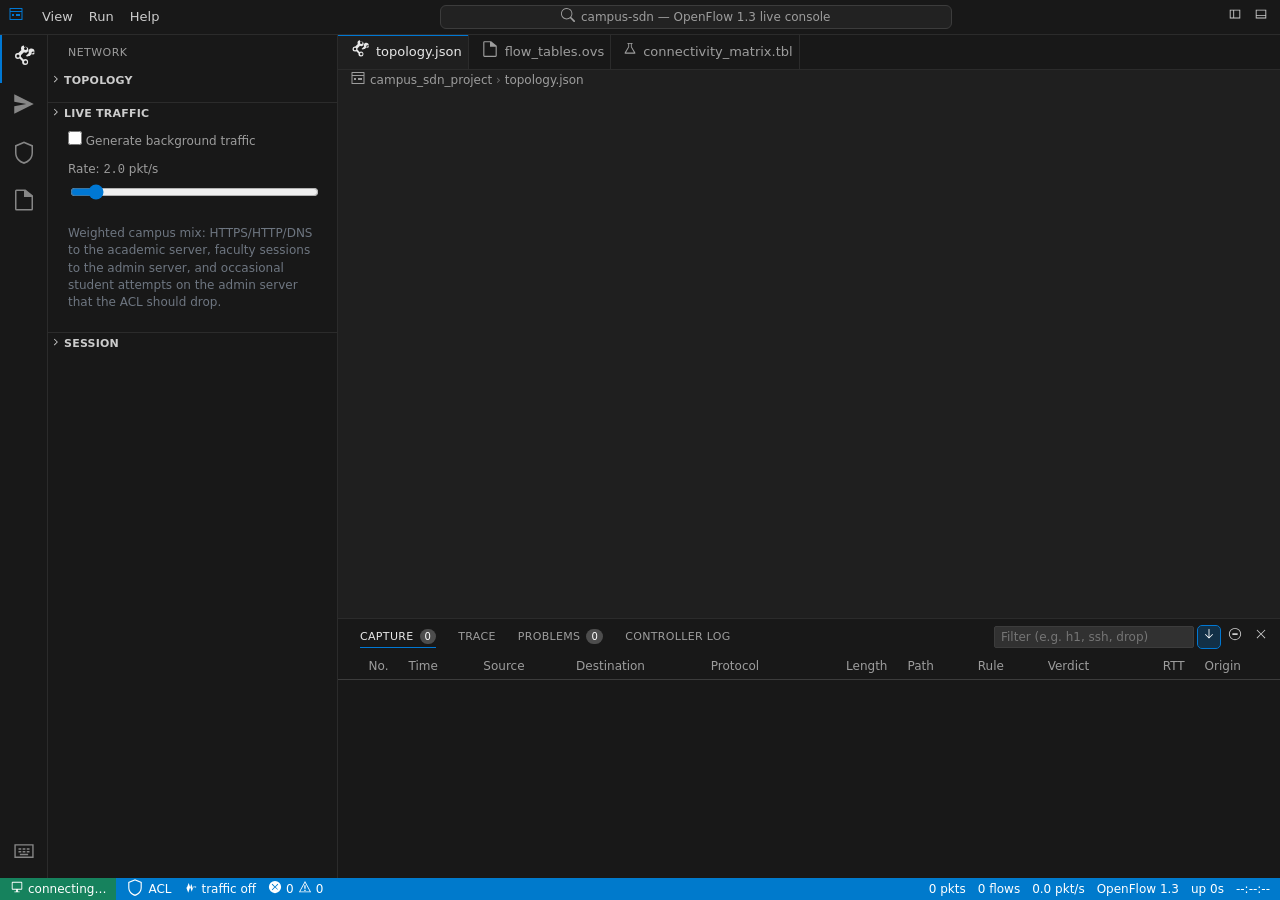
==== index.html @ 4d154a99 "fix(deploy): configure public/ directory and client-side topology hydration for Vercel static servin" ====
<!DOCTYPE html>
<html lang="en">
<head>
  <meta charset="UTF-8" />
  <meta name="viewport" content="width=device-width, initial-scale=1.0" />
  <title>campus-sdn — Live Console</title>
  <link rel="icon" href="data:image/svg+xml,%3Csvg xmlns='http://www.w3.org/2000/svg' viewBox='0 0 16 16'%3E%3Crect width='16' height='16' rx='3' fill='%230078d4'/%3E%3Cpath d='M4 5h8M4 8h8M4 11h5' stroke='white' stroke-width='1.4'/%3E%3C/svg%3E" />
  <link rel="stylesheet" href="style.css" />
</head>
<body>
<div class="workbench">

  <!-- Title bar -->
  <header class="titlebar">
    <div class="brand">
      <i data-icon="logo"></i>
    </div>
    <nav class="menu">
      <button data-cmd="palette">View</button>
      <button data-cmd="run.pingall">Run</button>
      <button data-cmd="help">Help</button>
    </nav>
    <div class="command-center" data-cmd="palette" title="Command Palette (Ctrl+Shift+P)">
      <i data-icon="search"></i><span>campus-sdn — OpenFlow 1.3 live console</span>
    </div>
    <div class="right">
      <button class="icon-btn" data-cmd="toggle.sidebar" title="Toggle Primary Side Bar (Ctrl+B)"><i data-icon="layout-side"></i></button>
      <button class="icon-btn" data-cmd="toggle.panel" title="Toggle Panel (Ctrl+J)"><i data-icon="layout-panel"></i></button>
    </div>
  </header>

  <div class="main">
    <!-- Activity bar -->
    <nav class="activitybar" id="activitybar">
      <button data-side="network" class="active" title="Network (Ctrl+Shift+E)"><i data-icon="network" data-size="24"></i></button>
      <button data-side="probe" title="Packet Probe"><i data-icon="send" data-size="24"></i></button>
      <button data-side="policy" title="Policy"><i data-icon="shield" data-size="24"></i><span class="badge hidden" id="policyBadge">!</span></button>
      <button data-side="files" title="Project Files"><i data-icon="files" data-size="24"></i></button>
      <div class="spacer"></div>
      <button data-cmd="help" title="Keyboard Shortcuts"><i data-icon="keyboard" data-size="22"></i></button>
    </nav>

    <!-- Side bar -->
    <aside class="sidebar" id="sidebar">
      <div class="sidebar-title"><span id="sideTitle">Network</span></div>
      <div class="sidebar-body">

        <!-- NETWORK -->
        <div class="side-view active" data-view="network">
          <section class="section">
            <div class="section-head"><span class="chev"><i data-icon="chevron"></i></span>Topology
              <span class="actions"><button class="icon-btn" data-cmd="open.topology" title="Open Topology"><i data-icon="go"></i></button></span>
            </div>
            <div class="section-body" id="treeTopology"></div>
          </section>
          <section class="section">
            <div class="section-head"><span class="chev"><i data-icon="chevron"></i></span>Live Traffic</div>
            <div class="section-body">
              <div class="form">
                <label class="check"><input type="checkbox" id="trafficToggle" /> Generate background traffic</label>
                <div>
                  <label for="trafficRate">Rate: <span id="trafficRateVal" class="mono">2.0</span> pkt/s</label>
                  <input type="range" id="trafficRate" min="0.5" max="20" step="0.5" value="2" />
                </div>
                <p class="hint">Weighted campus mix: HTTPS/HTTP/DNS to the academic server, faculty sessions to the admin server, and occasional student attempts on the admin server that the ACL should drop.</p>
              </div>
            </div>
          </section>
          <section class="section">
            <div class="section-head"><span class="chev"><i data-icon="chevron"></i></span>Session</div>
            <div class="section-body">
              <dl class="kv" id="sessionKv"></dl>
            </div>
          </section>
        </div>

        <!-- PROBE -->
        <div class="side-view" data-view="probe">
          <section class="section">
            <div class="section-head"><span class="chev"><i data-icon="chevron"></i></span>Send Packet</div>
            <div class="section-body">
              <form class="form" id="probeForm" autocomplete="off">
                <div class="row2">
                  <div><label for="pSrc">Source</label><select id="pSrc"></select></div>
                  <div><label for="pDst">Destination</label><select id="pDst"></select></div>
                </div>
                <div class="row2">
                  <div><label for="pProto">Protocol</label>
                    <select id="pProto">
                      <option value="ICMP">ICMP echo</option>
                      <option value="HTTP">TCP 80 (HTTP)</option>
                      <option value="HTTPS">TCP 443 (HTTPS)</option>
                      <option value="SSH">TCP 22 (SSH)</option>
                      <option value="DNS">UDP 53 (DNS)</option>
                      <option value="ARP">ARP request</option>
                    </select>
                  </div>
                  <div><label for="pCount">Count</label><input type="number" id="pCount" min="1" max="100" value="4" /></div>
                </div>
                <button class="btn block" type="submit"><i data-icon="send"></i>Send</button>
                <p class="hint">Tip: click a node in the topology to set the source; Alt+click (or right-click) sets the destination.</p>
              </form>
            </div>
          </section>
          <section class="section">
            <div class="section-head"><span class="chev"><i data-icon="chevron"></i></span>Scenarios</div>
            <div class="section-body" id="scenarioList"></div>
          </section>
          <section class="section">
            <div class="section-head"><span class="chev"><i data-icon="chevron"></i></span>Test Runs</div>
            <div class="section-body">
              <div class="form">
                <button class="btn secondary block" data-cmd="run.pingall"><i data-icon="play"></i>Run pingall (30 pairs)</button>
                <button class="btn secondary block" data-cmd="run.suite"><i data-icon="beaker"></i>Run policy probes (14)</button>
              </div>
            </div>
          </section>
        </div>

        <!-- POLICY -->
        <div class="side-view" data-view="policy">
          <section class="section">
            <div class="section-head"><span class="chev"><i data-icon="chevron"></i></span>Enforcement</div>
            <div class="section-body">
              <div class="form">
                <label class="check"><input type="checkbox" id="aclToggle" checked /> Enforce student → admin ACL</label>
                <p class="hint">Unchecking removes the priority-200 DROP entries from s1, s2 and s3 so you can compare behaviour. Re-checking reinstalls them and flushes any reactive flows for those pairs.</p>
              </div>
            </div>
          </section>
          <section class="section">
            <div class="section-head"><span class="chev"><i data-icon="chevron"></i></span>Rules (table 0)</div>
            <div class="section-body" id="ruleList"></div>
          </section>
          <section class="section">
            <div class="section-head"><span class="chev"><i data-icon="chevron"></i></span>Roles</div>
            <div class="section-body" id="roleList"></div>
          </section>
        </div>

        <!-- FILES -->
        <div class="side-view" data-view="files">
          <section class="section">
            <div class="section-head"><span class="chev"><i data-icon="chevron"></i></span>campus_sdn_project</div>
            <div class="section-body" id="fileTree"></div>
          </section>
        </div>
      </div>
    </aside>

    <!-- Editor + panel -->
    <div class="editor-col">
      <div class="editor-group">
        <div class="tabs" id="tabs"></div>
        <div class="breadcrumbs" id="breadcrumbs"></div>
        <div class="editor-body" id="editorBody">

          <!-- Topology -->
          <div class="editor-pane" data-pane="topology">
            <div class="topo-wrap">
              <div>
                <div class="topo-toolbar">
                  <div class="legend">
                    <span><span class="dot" style="background:var(--student)"></span>Student</span>
                    <span><span class="dot" style="background:var(--faculty)"></span>Faculty</span>
                    <span><span class="dot" style="background:var(--srv-acad)"></span>Academic server</span>
                    <span><span class="dot" style="background:var(--srv-admin)"></span>Admin server</span>
                    <span><span class="dot" style="background:var(--switch)"></span>OpenFlow switch</span>
                  </div>
                  <div class="right">
                    <span class="mono dim">10.0.0.0/24</span>
                    <button class="icon-btn" id="animToggle" title="Toggle packet animation"><i data-icon="pulse"></i></button>
                  </div>
                </div>
                <svg id="topo" viewBox="0 0 900 420" preserveAspectRatio="xMidYMid meet"></svg>
              </div>
              <div class="overview">
                <div>
                  <h3>Counters</h3>
                  <div class="stat-grid" id="statGrid"></div>
                </div>
                <div>
                  <h3>Packets / second <span class="mono dim" style="text-transform:none">last 60 s</span>
                    <span class="legend"><span><span class="dot" style="background:var(--ok-strong)"></span> permitted</span><span><span class="dot" style="background:var(--err-strong)"></span> dropped</span></span>
                  </h3>
                  <canvas id="rateChart"></canvas>
                </div>
              </div>
            </div>
          </div>

          <!-- Flow tables -->
          <div class="editor-pane" data-pane="flows">
            <div class="pane-toolbar">
              <div class="seg" id="flowSwitchSeg">
                <button data-sw="all" class="active">All</button>
                <button data-sw="s1">s1</button>
                <button data-sw="s2">s2</button>
                <button data-sw="s3">s3</button>
              </div>
              <div class="seg" id="flowModeSeg">
                <button data-mode="table" class="active">Table</button>
                <button data-mode="dump">dump-flows</button>
              </div>
              <label class="check" style="font-size:12px"><input type="checkbox" id="flowReactiveOnly" /> Reactive only</label>
              <div class="right">
                <span class="title" id="flowSummary"></span>
                <button class="icon-btn" id="copyDump" title="Copy dump-flows output"><i data-icon="copy"></i></button>
              </div>
            </div>
            <div id="flowTableView">
              <table class="grid-table">
                <thead><tr>
                  <th>switch</th><th class="num">cookie</th><th class="num">priority</th><th>rule</th><th>match</th><th>actions</th>
                  <th class="num">n_packets</th><th class="num">n_bytes</th><th class="num">duration</th><th class="num">idle</th>
                </tr></thead>
                <tbody id="flowBody"></tbody>
              </table>
            </div>
            <pre class="dump hidden" id="flowDump"></pre>
          </div>

          <!-- Connectivity -->
          <div class="editor-pane" data-pane="matrix">
            <div class="pane-toolbar">
              <span class="title">Connectivity tests run against the live switches (counters and flow tables are updated).</span>
              <div class="right">
                <button class="btn secondary" data-cmd="run.suite"><i data-icon="beaker"></i>Run probes</button>
                <button class="btn" data-cmd="run.pingall"><i data-icon="play"></i>Run pingall</button>
              </div>
            </div>
            <div class="matrix-wrap">
              <div>
                <div class="block-title">pingall <span class="dim mono" id="matrixTime"></span></div>
                <div id="matrixHost"><div class="empty">No results yet. Run pingall to fill the 6 × 6 matrix.</div></div>
              </div>
              <div>
                <div class="block-title">Role-based probes <span class="dim mono" id="suiteTime"></span><span id="suiteResult"></span></div>
                <div id="suiteHost"><div class="empty">No results yet. Run the probes to check all 14 policy cases.</div></div>
              </div>
            </div>
          </div>

          <!-- Source files are added dynamically as editor-pane[data-pane="file:..."] -->

          <div class="offline-banner hidden" id="offline">
            <div class="box">
              <h2>Not connected to the controller service</h2>
              <p class="muted">This console needs the local server for live data. From the project folder run:</p>
              <p><code>python server.py</code></p>
              <p class="muted">then open <code>http://127.0.0.1:8080</code>. Retrying automatically…</p>
            </div>
          </div>
        </div>
      </div>

      <div class="sash" id="sash"></div>
      <section class="panel" id="panel">
        <div class="panel-head">
          <button class="panel-tab active" data-ptab="capture">Capture <span class="count" id="capCount">0</span></button>
          <button class="panel-tab" data-ptab="trace">Trace</button>
          <button class="panel-tab" data-ptab="problems">Problems <span class="count" id="probCount">0</span></button>
          <button class="panel-tab" data-ptab="log">Controller Log</button>
          <div class="tools">
            <input type="text" class="filter" id="capFilter" placeholder="Filter (e.g. h1, ssh, drop)" />
            <button class="icon-btn on" id="autoScroll" title="Follow new packets"><i data-icon="follow"></i></button>
            <button class="icon-btn" id="panelClear" title="Clear"><i data-icon="clear"></i></button>
            <button class="icon-btn" data-cmd="toggle.panel" title="Hide Panel"><i data-icon="close"></i></button>
          </div>
        </div>
        <div class="panel-body" id="panelBody">
          <div class="panel-view active" data-pview="capture">
            <table class="grid-table" id="capture">
              <thead><tr>
                <th class="num">No.</th><th>Time</th><th>Source</th><th>Destination</th><th>Protocol</th><th class="num">Length</th>
                <th>Path</th><th>Rule</th><th>Verdict</th><th class="num">RTT</th><th>Origin</th>
              </tr></thead>
              <tbody id="capBody"></tbody>
            </table>
          </div>
          <div class="panel-view" data-pview="trace"><div class="trace" id="trace"><div class="empty">Select a packet in Capture to see its hop-by-hop pipeline trace.</div></div></div>
          <div class="panel-view" data-pview="problems"><div id="problems"><div class="empty">No policy violations detected.</div></div></div>
          <div class="panel-view" data-pview="log"><div class="log" id="log"></div></div>
        </div>
      </section>
    </div>
  </div>

  <!-- Status bar -->
  <footer class="statusbar" id="statusbar">
    <span class="item remote" id="sbConn" title="Connection to server.py"><i data-icon="remote"></i><span>connecting…</span></span>
    <span class="item click" id="sbAcl" title="Toggle ACL enforcement"><i data-icon="shield"></i><span>ACL</span></span>
    <span class="item click" id="sbTraffic" title="Toggle background traffic"><i data-icon="pulse"></i><span>traffic off</span></span>
    <span class="item click" id="sbProblems" title="Show problems"><i data-icon="error"></i><span id="sbDrops">0</span><i data-icon="warning"></i><span id="sbPin">0</span></span>
    <span class="spacer"></span>
    <span class="item" id="sbPkts">0 pkts</span>
    <span class="item" id="sbFlows">0 flows</span>
    <span class="item" id="sbRate">0.0 pkt/s</span>
    <span class="item">OpenFlow 1.3</span>
    <span class="item" id="sbUptime">up 0s</span>
    <span class="item" id="sbClock">--:--:--</span>
  </footer>
</div>

<div class="toasts" id="toasts"></div>
<script src="app.js"></script>
</body>
</html>
---- style.css ----
/* Campus SDN console - VS Code "Dark Modern" inspired theme. No external assets. */
:root {
  --bg: #1f1f1f;
  --bg-side: #181818;
  --bg-title: #181818;
  --bg-input: #313131;
  --bg-hover: #2a2d2e;
  --bg-active: #37373d;
  --bg-select: #04395e;
  --border: #2b2b2b;
  --border-strong: #3c3c3c;
  --fg: #cccccc;
  --fg-strong: #e7e7e7;
  --fg-muted: #9d9d9d;
  --fg-dim: #6e7681;
  --accent: #0078d4;
  --accent-hover: #026ec1;
  --focus: #0078d4;
  --status: #007acc;
  --status-off: #c4471b;
  --ok: #89d185;
  --ok-strong: #4ec9b0;
  --err: #f48771;
  --err-strong: #f14c4c;
  --warn: #cca700;
  --info: #3794ff;
  --student: #4fc1ff;
  --faculty: #dcdcaa;
  --srv-acad: #4ec9b0;
  --srv-admin: #f48771;
  --switch: #c586c0;
  --font-ui: "Segoe UI", -apple-system, BlinkMacSystemFont, system-ui, Ubuntu, "Droid Sans", sans-serif;
  --font-mono: "Cascadia Code", "Cascadia Mono", Consolas, "SF Mono", Menlo, "Courier New", monospace;
  --panel-h: 260px;
  --side-w: 290px;
}

* { box-sizing: border-box; }
html, body { height: 100%; margin: 0; }
body {
  background: var(--bg);
  color: var(--fg);
  font: 13px/1.4 var(--font-ui);
  overflow: hidden;
  -webkit-font-smoothing: antialiased;
}
button, input, select { font: inherit; color: inherit; }
.mono { font-family: var(--font-mono); font-size: 12px; font-variant-numeric: tabular-nums; }
.muted { color: var(--fg-muted); }
.dim { color: var(--fg-dim); }
.ok { color: var(--ok); }
.err { color: var(--err); }
.warn { color: var(--warn); }
.hidden { display: none !important; }

::-webkit-scrollbar { width: 10px; height: 10px; }
::-webkit-scrollbar-thumb { background: rgba(121,121,121,.4); }
::-webkit-scrollbar-thumb:hover { background: rgba(100,100,100,.7); }
::-webkit-scrollbar-track, ::-webkit-scrollbar-corner { background: transparent; }

/* ---------------------------------------------------------------- shell */
.workbench {
  display: grid;
  grid-template-rows: 35px 1fr 22px;
  height: 100vh;
}
.titlebar {
  background: var(--bg-title);
  border-bottom: 1px solid var(--border);
  display: flex; align-items: center;
  padding: 0 8px; gap: 10px;
  user-select: none;
}
.titlebar .brand { display: flex; align-items: center; gap: 8px; color: var(--fg); }
.titlebar .brand svg { color: var(--accent); }
.titlebar .menu { display: flex; }
.titlebar .menu button {
  background: none; border: 0; padding: 3px 8px; border-radius: 4px; cursor: pointer; color: var(--fg);
}
.titlebar .menu button:hover { background: var(--bg-hover); }
.command-center {
  margin: 0 auto;
  width: min(520px, 40vw);
  height: 24px;
  border: 1px solid var(--border-strong);
  background: #222;
  border-radius: 6px;
  display: flex; align-items: center; justify-content: center; gap: 6px;
  color: var(--fg-muted); cursor: pointer; font-size: 12px;
}
.command-center:hover { background: #2a2a2a; border-color: #464646; }
.titlebar .right { display: flex; align-items: center; gap: 4px; }

.main { display: flex; min-height: 0; }

.activitybar {
  width: 48px; flex: none;
  background: var(--bg-side);
  border-right: 1px solid var(--border);
  display: flex; flex-direction: column; align-items: center;
}
.activitybar button {
  width: 48px; height: 48px; border: 0; background: none; cursor: pointer;
  color: #868686; display: grid; place-items: center; position: relative;
}
.activitybar button:hover { color: var(--fg-strong); }
.activitybar button.active { color: var(--fg-strong); }
.activitybar button.active::before {
  content: ""; position: absolute; left: 0; top: 0; bottom: 0; width: 2px; background: var(--accent);
}
.activitybar .badge {
  position: absolute; right: 6px; bottom: 8px;
  min-width: 16px; height: 16px; padding: 0 4px; border-radius: 8px;
  background: var(--accent); color: #fff; font-size: 9px; line-height: 16px; text-align: center;
}
.activitybar .spacer { flex: 1; }

.sidebar {
  width: var(--side-w); flex: none;
  background: var(--bg-side);
  border-right: 1px solid var(--border);
  display: flex; flex-direction: column; min-height: 0;
}
.sidebar.collapsed { display: none; }
.sidebar-title {
  height: 35px; flex: none; display: flex; align-items: center; justify-content: space-between;
  padding: 0 12px 0 20px; font-size: 11px; letter-spacing: .04em; text-transform: uppercase; color: var(--fg-muted);
}
.sidebar-body { overflow: auto; flex: 1; }
.side-view { display: none; }
.side-view.active { display: block; }

.section { border-top: 1px solid var(--border); }
.section:first-child { border-top: 0; }
.section-head {
  height: 22px; display: flex; align-items: center; gap: 2px; padding: 0 8px 0 2px;
  font-size: 11px; font-weight: 700; text-transform: uppercase; letter-spacing: .02em;
  cursor: pointer; user-select: none; color: var(--fg);
}
.section-head:hover { background: var(--bg-hover); }
.section-head .chev { transition: transform .1s; display: inline-flex; }
.section.closed .chev { transform: rotate(-90deg); }
.section.closed .section-body { display: none; }
.section-head .actions { margin-left: auto; display: flex; gap: 2px; opacity: 0; }
.section-head:hover .actions, .section:focus-within .actions { opacity: 1; }
.section-body { padding: 2px 0 8px; }

/* tree */
.tree-row {
  height: 22px; display: flex; align-items: center; gap: 6px; cursor: pointer;
  padding-right: 8px; white-space: nowrap; overflow: hidden;
}
.tree-row:hover { background: var(--bg-hover); }
.tree-row.selected { background: var(--bg-select); outline: 1px solid var(--focus); outline-offset: -1px; }
.tree-row .label { overflow: hidden; text-overflow: ellipsis; }
.tree-row .desc { color: var(--fg-dim); font-size: 12px; margin-left: 2px; overflow: hidden; text-overflow: ellipsis; }
.tree-row .count { margin-left: auto; color: var(--fg-muted); font-family: var(--font-mono); font-size: 11px; }
.tree-row .tag {
  font-size: 10px; padding: 0 5px; border-radius: 9px; background: #2c2c2c; color: var(--fg-muted); margin-left: auto;
}
.ic { width: 16px; height: 16px; flex: none; display: inline-grid; place-items: center; }
.dot { width: 8px; height: 8px; border-radius: 50%; display: inline-block; flex: none; }

/* forms */
.form { padding: 4px 20px 0 20px; display: grid; gap: 8px; }
.form label { display: block; font-size: 12px; color: var(--fg-muted); margin-bottom: 3px; }
.form .row2 { display: grid; grid-template-columns: 1fr 1fr; gap: 8px; }
select, input[type=text], input[type=number] {
  width: 100%; height: 26px; background: var(--bg-input); border: 1px solid var(--border-strong);
  border-radius: 2px; padding: 0 6px; color: var(--fg); outline: none;
}
select:focus, input:focus { border-color: var(--focus); }
input[type=range] { width: 100%; accent-color: var(--accent); }
.btn {
  height: 26px; padding: 0 12px; border-radius: 2px; border: 1px solid transparent;
  background: var(--accent); color: #fff; cursor: pointer; white-space: nowrap;
  display: inline-flex; align-items: center; justify-content: center; gap: 6px;
}
.btn:hover { background: var(--accent-hover); }
.btn:focus-visible { outline: 1px solid var(--focus); outline-offset: 2px; }
.btn.secondary { background: #313131; color: var(--fg); border-color: var(--border-strong); }
.btn.secondary:hover { background: #3c3c3c; }
.btn.block { width: 100%; }
.btn:disabled { opacity: .5; cursor: default; }
.icon-btn {
  width: 22px; height: 22px; border: 0; border-radius: 4px; background: none; cursor: pointer;
  color: var(--fg); display: inline-grid; place-items: center; padding: 0;
}
.icon-btn:hover { background: rgba(90,93,94,.31); }
.icon-btn.on { background: rgba(0,120,212,.25); color: #fff; outline: 1px solid var(--accent); }
.check { display: flex; align-items: center; gap: 8px; cursor: pointer; font-size: 13px; }
.check input { accent-color: var(--accent); width: 14px; height: 14px; margin: 0; }
.hint { font-size: 12px; color: var(--fg-dim); line-height: 1.45; }
.kv { display: grid; grid-template-columns: auto 1fr; gap: 2px 12px; padding: 4px 20px; font-size: 12px; }
.kv dt { color: var(--fg-muted); }
.kv dd { margin: 0; text-align: right; font-family: var(--font-mono); font-size: 12px; }

/* ---------------------------------------------------------------- editor */
.editor-col { flex: 1; min-width: 0; display: flex; flex-direction: column; }
.editor-group { flex: 1; min-height: 0; display: flex; flex-direction: column; }
.tabs {
  height: 35px; flex: none; display: flex; background: var(--bg-side);
  border-bottom: 1px solid var(--border); overflow-x: auto; overflow-y: hidden;
}
.tabs::-webkit-scrollbar { height: 3px; }
.tab {
  display: flex; align-items: center; gap: 6px; padding: 0 6px 0 12px; height: 100%;
  border-right: 1px solid var(--border); color: var(--fg-muted); cursor: pointer;
  white-space: nowrap; position: relative; background: var(--bg-side); min-width: 0;
}
.tab:hover { background: #1f1f1f; }
.tab.active { background: var(--bg); color: var(--fg-strong); }
.tab.active::before { content: ""; position: absolute; left: 0; right: 0; top: 0; height: 1px; background: var(--accent); }
.tab.active::after { content: ""; position: absolute; left: 0; right: 0; bottom: -1px; height: 1px; background: var(--bg); }
.tab .close { width: 20px; height: 20px; visibility: hidden; }
.tab.active .close, .tab:hover .close { visibility: visible; }
.tab .pin { width: 20px; }
.breadcrumbs {
  height: 22px; flex: none; display: flex; align-items: center; gap: 4px; padding: 0 12px;
  color: var(--fg-muted); font-size: 12px; background: var(--bg); border-bottom: 1px solid transparent;
}
.breadcrumbs .sep { opacity: .6; }
.editor-body { flex: 1; min-height: 0; overflow: auto; background: var(--bg); position: relative; }
.editor-pane { display: none; height: 100%; }
.editor-pane.active { display: block; }

/* topology */
.topo-wrap { display: grid; grid-template-rows: auto auto; min-height: 100%; }
.topo-toolbar {
  display: flex; align-items: center; gap: 16px; padding: 8px 16px; font-size: 12px; color: var(--fg-muted);
  border-bottom: 1px solid var(--border);
}
.topo-toolbar .legend { display: flex; gap: 14px; flex-wrap: wrap; }
.topo-toolbar .legend span { display: inline-flex; align-items: center; gap: 6px; }
.topo-toolbar .right { margin-left: auto; display: flex; gap: 6px; align-items: center; }
#topo { display: block; width: 100%; max-height: 62vh; min-height: 300px; }
#topo text { font-family: var(--font-ui); }
#topo .mono-t { font-family: var(--font-mono); }
#topo .link { stroke: #3c3c3c; stroke-width: 2; transition: stroke .25s; }
#topo .link.trunk { stroke-width: 3; }
#topo .link.ok { stroke: var(--ok-strong); }
#topo .link.drop { stroke: var(--err-strong); }
#topo .ctrl { stroke: #4a4a4a; stroke-width: 1; stroke-dasharray: 4 4; }
#topo .ctrl.active { stroke: var(--info); animation: dash .6s linear infinite; }
@keyframes dash { to { stroke-dashoffset: -16; } }
#topo .node rect.box { fill: #252526; stroke: #3c3c3c; stroke-width: 1; transition: stroke .2s; }
#topo .node:hover rect.box { stroke: #6b6b6b; }
#topo .node.sel-src rect.box { stroke: var(--student); stroke-width: 1.5; }
#topo .node.sel-dst rect.box { stroke: var(--fg-strong); stroke-width: 1.5; stroke-dasharray: 3 2; }
#topo .node.flash-ok rect.box { stroke: var(--ok-strong); }
#topo .node.flash-drop rect.box { stroke: var(--err-strong); }
#topo .node { cursor: pointer; }
#topo .port { fill: var(--fg-dim); font-size: 10px; font-family: var(--font-mono); }
#topo .zone { fill: none; stroke: #2e2e2e; stroke-dasharray: 2 4; }
#topo .zone-label { fill: var(--fg-dim); font-size: 10px; letter-spacing: .08em; text-transform: uppercase; }

.overview {
  display: grid; grid-template-columns: minmax(280px, 1fr) minmax(320px, 1.4fr); gap: 0;
  border-top: 1px solid var(--border);
}
.overview > div { padding: 12px 16px; }
.overview > div + div { border-left: 1px solid var(--border); }
.overview h3 {
  margin: 0 0 8px; font-size: 11px; font-weight: 600; text-transform: uppercase; letter-spacing: .04em; color: var(--fg-muted);
  display: flex; align-items: center; gap: 12px;
}
.overview h3 .legend { margin-left: auto; text-transform: none; letter-spacing: 0; font-weight: 400; display: flex; gap: 12px; }
.stat-grid { display: grid; grid-template-columns: repeat(3, 1fr); gap: 10px 16px; }
.stat .v { font-family: var(--font-mono); font-size: 18px; color: var(--fg-strong); line-height: 1.2; }
.stat .k { font-size: 11px; color: var(--fg-muted); }
#rateChart { width: 100%; height: 120px; display: block; }

/* tables */
.grid-table { width: 100%; border-collapse: collapse; font-family: var(--font-mono); font-size: 12px; }
.grid-table th {
  position: sticky; top: 0; z-index: 1; background: var(--bg); text-align: left; font-weight: 400;
  color: var(--fg-muted); padding: 4px 10px; border-bottom: 1px solid var(--border-strong); white-space: nowrap;
  font-family: var(--font-ui);
}
.grid-table td { padding: 3px 10px; border-bottom: 1px solid #262626; white-space: nowrap; }
.grid-table tr:hover td { background: var(--bg-hover); }
.grid-table tr.selected td { background: var(--bg-select); }
.grid-table td.num, .grid-table th.num { text-align: right; }
.grid-table td.wrap { white-space: normal; word-break: break-all; }
.grid-table tr.flash td { animation: rowflash 1s ease-out; }
@keyframes rowflash { from { background: rgba(0,120,212,.28); } to { background: transparent; } }
.pill {
  display: inline-block; padding: 0 6px; border-radius: 3px; font-size: 11px; line-height: 17px;
  background: #2c2c2c; color: var(--fg);
}
.pill.ok { background: rgba(78,201,176,.14); color: var(--ok-strong); }
.pill.err { background: rgba(241,76,76,.14); color: var(--err); }
.pill.warn { background: rgba(204,167,0,.16); color: var(--warn); }
.pill.info { background: rgba(55,148,255,.14); color: var(--info); }

.pane-toolbar {
  display: flex; align-items: center; gap: 8px; padding: 6px 16px; border-bottom: 1px solid var(--border);
  position: sticky; top: 0; background: var(--bg); z-index: 2; flex-wrap: wrap;
}
.pane-toolbar .title { font-size: 12px; color: var(--fg-muted); }
.pane-toolbar .right { margin-left: auto; display: flex; gap: 6px; align-items: center; }
.seg { display: inline-flex; border: 1px solid var(--border-strong); border-radius: 3px; overflow: hidden; }
.seg button { border: 0; background: transparent; padding: 2px 10px; cursor: pointer; color: var(--fg-muted); font-size: 12px; }
.seg button + button { border-left: 1px solid var(--border-strong); }
.seg button.active { background: var(--bg-active); color: var(--fg-strong); }
.seg button:hover:not(.active) { background: var(--bg-hover); }

pre.dump { margin: 0; padding: 12px 16px; font-family: var(--font-mono); font-size: 12px; line-height: 1.6; color: var(--fg); white-space: pre; }
pre.dump .c { color: #6a9955; }
pre.dump .k { color: #569cd6; }
pre.dump .n { color: #b5cea8; }
pre.dump .d { color: var(--err); }
pre.dump .a { color: #4ec9b0; }

/* matrix */
.matrix-wrap { padding: 16px; display: grid; gap: 20px; grid-template-columns: minmax(0, 1.2fr) minmax(0, 1fr); align-items: start; }
.matrix { border-collapse: collapse; font-family: var(--font-mono); font-size: 12px; }
.matrix th, .matrix td { border: 1px solid var(--border-strong); padding: 6px 10px; text-align: center; min-width: 84px; }
.matrix th { color: var(--fg-muted); font-weight: 400; font-family: var(--font-ui); background: #232323; }
.matrix th.rowh { text-align: left; }
.matrix td.self { color: var(--fg-dim); background: #1a1a1a; }
.matrix td.permit { color: var(--ok-strong); }
.matrix td.drop { color: var(--err); background: rgba(241,76,76,.07); }
.matrix td.mismatch { outline: 1px solid var(--warn); outline-offset: -2px; }
.matrix td .sub { display: block; font-size: 10px; color: var(--fg-dim); }
.summary-line { margin-top: 10px; font-size: 12px; color: var(--fg-muted); display: flex; gap: 18px; flex-wrap: wrap; }
.block-title { font-size: 11px; text-transform: uppercase; letter-spacing: .04em; color: var(--fg-muted); margin: 0 0 8px; display: flex; align-items: center; gap: 8px; }
.empty { padding: 28px 16px; color: var(--fg-dim); text-align: center; font-size: 12px; }

/* code */
.code { display: grid; grid-template-columns: auto 1fr; font-family: var(--font-mono); font-size: 13px; line-height: 19px; min-height: 100%; }
.code .gutter { text-align: right; color: #6e7681; padding: 0 16px 0 20px; user-select: none; background: var(--bg); position: sticky; left: 0; }
.code pre { margin: 0; padding: 0 16px 0 0; white-space: pre; color: #d4d4d4; tab-size: 4; }
.tok-k { color: #569cd6; }
.tok-c { color: #6a9955; }
.tok-s { color: #ce9178; }
.tok-n { color: #b5cea8; }
.tok-f { color: #dcdcaa; }
.tok-b { color: #4ec9b0; }
.tok-d { color: #c586c0; }
.tok-h { color: #569cd6; font-weight: 600; }

/* ---------------------------------------------------------------- panel */
.sash { height: 4px; margin-top: -2px; cursor: ns-resize; position: relative; z-index: 5; }
.sash:hover, .sash.dragging { background: var(--accent); }
.panel { height: var(--panel-h); flex: none; border-top: 1px solid var(--border); background: var(--bg-side); display: flex; flex-direction: column; min-height: 0; }
.panel.collapsed { display: none; }
.panel-head { height: 35px; flex: none; display: flex; align-items: center; padding: 0 8px 0 12px; gap: 2px; }
.panel-tab {
  height: 100%; display: flex; align-items: center; gap: 6px; padding: 0 10px; cursor: pointer;
  font-size: 11px; text-transform: uppercase; letter-spacing: .03em; color: var(--fg-muted); border: 0; background: none; position: relative;
}
.panel-tab:hover { color: var(--fg); }
.panel-tab.active { color: var(--fg-strong); }
.panel-tab.active::after { content: ""; position: absolute; left: 10px; right: 10px; bottom: 6px; height: 1px; background: var(--accent); }
.panel-tab .count { background: #4d4d4d; color: #fff; border-radius: 9px; padding: 0 5px; font-size: 10px; line-height: 15px; min-width: 15px; text-align: center; }
.panel-tab .count.err { background: #c72e0f; }
.panel-head .tools { margin-left: auto; display: flex; align-items: center; gap: 4px; }
.panel-head .filter { width: 200px; height: 22px; font-size: 12px; }
.panel-body { flex: 1; min-height: 0; overflow: auto; background: var(--bg-side); }
.panel-view { display: none; height: 100%; }
.panel-view.active { display: block; }
.panel .grid-table th { background: var(--bg-side); }
.panel .grid-table td { border-bottom-color: #222; }
#capture tbody tr { cursor: default; }
.log { font-family: var(--font-mono); font-size: 12px; line-height: 18px; padding: 4px 12px; white-space: pre-wrap; word-break: break-word; }
.log .t { color: var(--fg-dim); }
.log .INFO { color: #3794ff; }
.log .WARN { color: var(--warn); }
.log .DEBUG { color: #808080; }
.log .ERROR { color: var(--err); }
.trace { padding: 10px 16px; font-size: 12px; }
.trace h4 { margin: 0 0 6px; font-size: 13px; font-weight: 600; color: var(--fg-strong); display: flex; gap: 10px; align-items: center; }
.trace .reason { color: var(--fg-muted); margin: 0 0 10px; }
.trace .grid-table { margin-bottom: 12px; }
.trace .sub { font-size: 11px; text-transform: uppercase; letter-spacing: .04em; color: var(--fg-muted); margin: 6px 0 4px; }
.problem { display: flex; gap: 8px; align-items: center; padding: 2px 12px; height: 22px; cursor: pointer; font-size: 13px; }
.problem:hover { background: var(--bg-hover); }
.problem .loc { color: var(--fg-dim); font-size: 12px; }
.problem .n { margin-left: auto; font-family: var(--font-mono); color: var(--fg-muted); font-size: 12px; }

/* ---------------------------------------------------------------- status bar */
.statusbar {
  background: var(--status); color: #fff; display: flex; align-items: center; font-size: 12px; user-select: none;
  padding: 0 4px; gap: 0; overflow: hidden; white-space: nowrap;
}
.statusbar.offline { background: var(--status-off); }
.statusbar .item { padding: 0 6px; height: 22px; display: inline-flex; align-items: center; gap: 4px; cursor: default; }
.statusbar .item.click { cursor: pointer; }
.statusbar .item.click:hover { background: rgba(255,255,255,.12); }
.statusbar .item.remote { background: #16825d; padding: 0 10px; margin-left: -4px; margin-right: 4px; }
.statusbar.offline .item.remote { background: rgba(0,0,0,.2); }
.statusbar .spacer { flex: 1; }

/* ---------------------------------------------------------------- palette & toasts */
.palette-backdrop { position: fixed; inset: 0; z-index: 50; }
.palette {
  position: fixed; top: 44px; left: 50%; transform: translateX(-50%); width: min(600px, 90vw);
  background: #222; border: 1px solid #454545; border-radius: 6px; box-shadow: 0 8px 24px rgba(0,0,0,.5); z-index: 51; padding: 6px;
}
.palette input { height: 26px; border-color: var(--focus); }
.palette ul { list-style: none; margin: 6px 0 0; padding: 0; max-height: 360px; overflow: auto; }
.palette li { padding: 0 8px; height: 24px; display: flex; align-items: center; border-radius: 3px; cursor: pointer; gap: 8px; }
.palette li .cat { color: var(--fg-muted); }
.palette li .kb { margin-left: auto; color: var(--fg-muted); font-size: 11px; }
.palette li.active { background: var(--bg-select); outline: 1px solid var(--focus); outline-offset: -1px; }

.toasts { position: fixed; right: 12px; bottom: 34px; display: flex; flex-direction: column; gap: 8px; z-index: 60; }
.toast {
  width: 380px; background: #252526; border: 1px solid #3c3c3c; border-radius: 4px; box-shadow: 0 4px 16px rgba(0,0,0,.45);
  padding: 10px 12px; display: flex; gap: 10px; align-items: flex-start; font-size: 13px; animation: toastin .15s ease-out;
}
.toast .msg { flex: 1; }
.toast .src { color: var(--fg-dim); font-size: 11px; margin-top: 4px; }
@keyframes toastin { from { transform: translateY(6px); opacity: 0; } to { transform: none; opacity: 1; } }

.offline-banner {
  position: absolute; inset: 0; display: grid; place-items: center; background: rgba(31,31,31,.92); z-index: 10;
}
.offline-banner .box { max-width: 460px; text-align: center; }
.offline-banner h2 { font-weight: 400; font-size: 18px; margin: 0 0 8px; color: var(--fg-strong); }
.offline-banner code { background: #2b2b2b; padding: 2px 6px; border-radius: 3px; font-family: var(--font-mono); }

@media (max-width: 1100px) {
  :root { --side-w: 250px; }
  .overview, .matrix-wrap { grid-template-columns: 1fr; }
  .overview > div + div { border-left: 0; border-top: 1px solid var(--border); }
}
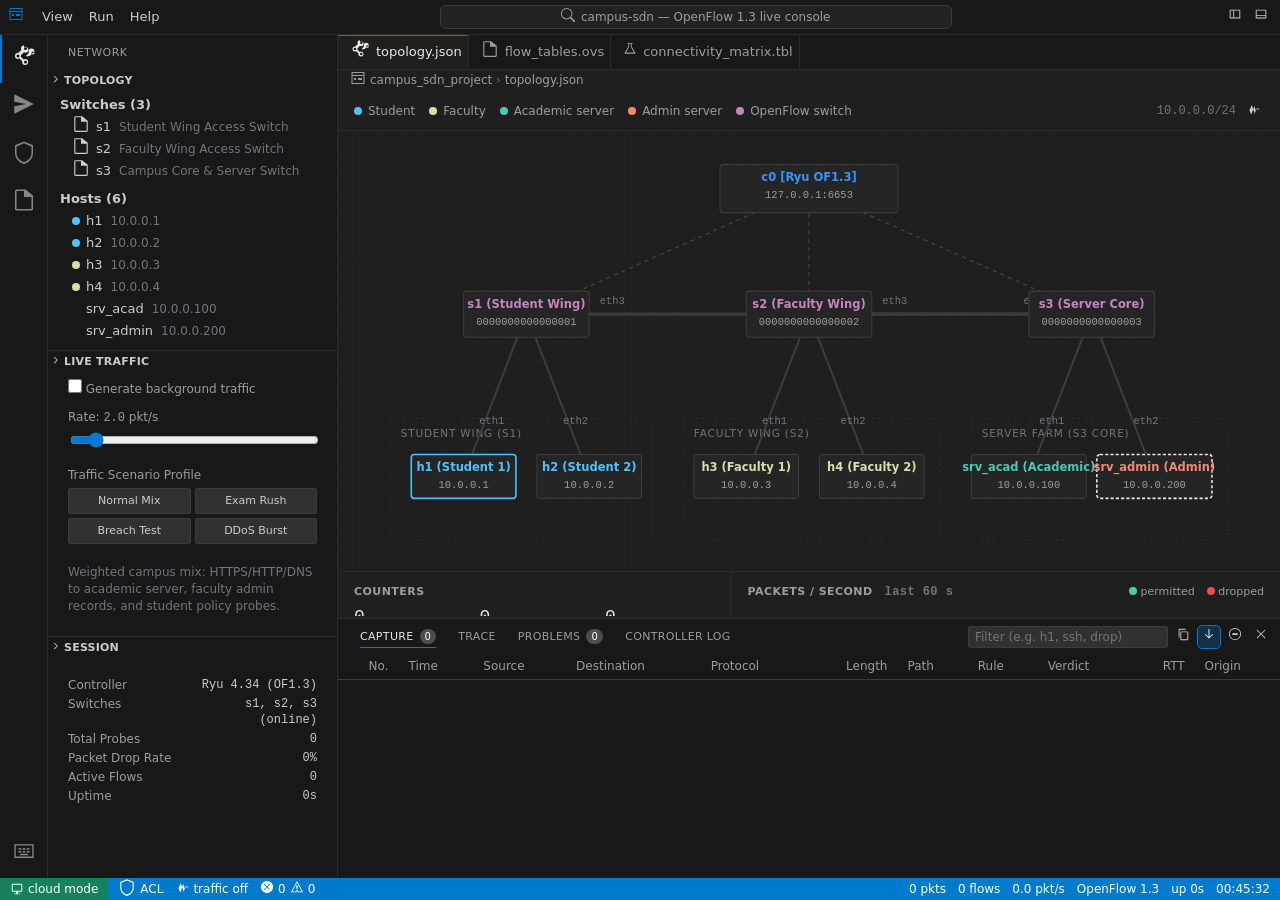
==== commit a6477649: "feat: real-time SDN tools, SVG pulse fixes, and visual telemetry screenshots" ====
--- a/index.html
+++ b/index.html
@@ -62,7 +62,16 @@
                   <label for="trafficRate">Rate: <span id="trafficRateVal" class="mono">2.0</span> pkt/s</label>
                   <input type="range" id="trafficRate" min="0.5" max="20" step="0.5" value="2" />
                 </div>
-                <p class="hint">Weighted campus mix: HTTPS/HTTP/DNS to the academic server, faculty sessions to the admin server, and occasional student attempts on the admin server that the ACL should drop.</p>
+                <div style="margin-top:6px;">
+                  <label>Traffic Scenario Profile</label>
+                  <div id="trafficPresetSeg" style="display:grid;grid-template-columns:1fr 1fr;gap:4px;margin-top:4px;">
+                    <button type="button" class="btn secondary" data-preset="normal" style="font-size:11px;padding:2px 4px;">Normal Mix</button>
+                    <button type="button" class="btn secondary" data-preset="exam" style="font-size:11px;padding:2px 4px;">Exam Rush</button>
+                    <button type="button" class="btn secondary" data-preset="breach" style="font-size:11px;padding:2px 4px;">Breach Test</button>
+                    <button type="button" class="btn secondary" data-preset="burst" style="font-size:11px;padding:2px 4px;">DDoS Burst</button>
+                  </div>
+                </div>
+                <p class="hint">Weighted campus mix: HTTPS/HTTP/DNS to academic server, faculty admin records, and student policy probes.</p>
               </div>
             </div>
           </section>
@@ -129,6 +138,43 @@
             </div>
           </section>
           <section class="section">
+            <div class="section-head"><span class="chev"><i data-icon="chevron"></i></span>Add OpenFlow 1.3 Rule</div>
+            <div class="section-body">
+              <form class="form" id="customRuleForm" autocomplete="off">
+                <div class="row2">
+                  <div><label for="crSwitch">Switch</label>
+                    <select id="crSwitch">
+                      <option value="all">All (s1, s2, s3)</option>
+                      <option value="s1">s1 (Student Wing)</option>
+                      <option value="s2">s2 (Faculty Wing)</option>
+                      <option value="s3">s3 (Core Server)</option>
+                    </select>
+                  </div>
+                  <div><label for="crPriority">Priority</label><input type="number" id="crPriority" min="1" max="65535" value="180" /></div>
+                </div>
+                <div class="row2">
+                  <div><label for="crSrcIp">Src IPv4</label><input type="text" id="crSrcIp" placeholder="10.0.0.1" /></div>
+                  <div><label for="crDstIp">Dst IPv4</label><input type="text" id="crDstIp" placeholder="10.0.0.200" /></div>
+                </div>
+                <div class="row2">
+                  <div><label for="crAction">Action</label>
+                    <select id="crAction">
+                      <option value="drop">DROP (clear-actions)</option>
+                      <option value="output:1">OUTPUT:Port 1</option>
+                      <option value="output:2">OUTPUT:Port 2</option>
+                      <option value="output:3">OUTPUT:Port 3</option>
+                      <option value="output:4">OUTPUT:Port 4</option>
+                      <option value="NORMAL">NORMAL (L2 Forward)</option>
+                      <option value="CONTROLLER">Punt to Controller</option>
+                    </select>
+                  </div>
+                  <div><label for="crRuleId">Rule ID</label><input type="text" id="crRuleId" value="CUSTOM-ACL-180" /></div>
+                </div>
+                <button class="btn secondary block" type="submit"><i data-icon="shield"></i>Install Flow to Table 0</button>
+              </form>
+            </div>
+          </section>
+          <section class="section">
             <div class="section-head"><span class="chev"><i data-icon="chevron"></i></span>Rules (table 0)</div>
             <div class="section-body" id="ruleList"></div>
           </section>
@@ -156,7 +202,7 @@
         <div class="editor-body" id="editorBody">
 
           <!-- Topology -->
-          <div class="editor-pane" data-pane="topology">
+          <div class="editor-pane active" data-pane="topology">
             <div class="topo-wrap">
               <div>
                 <div class="topo-toolbar">
@@ -263,6 +309,7 @@
           <button class="panel-tab" data-ptab="log">Controller Log</button>
           <div class="tools">
             <input type="text" class="filter" id="capFilter" placeholder="Filter (e.g. h1, ssh, drop)" />
+            <button class="icon-btn" id="btnExportCsv" title="Export CSV Capture"><i data-icon="copy"></i></button>
             <button class="icon-btn on" id="autoScroll" title="Follow new packets"><i data-icon="follow"></i></button>
             <button class="icon-btn" id="panelClear" title="Clear"><i data-icon="clear"></i></button>
             <button class="icon-btn" data-cmd="toggle.panel" title="Hide Panel"><i data-icon="close"></i></button>
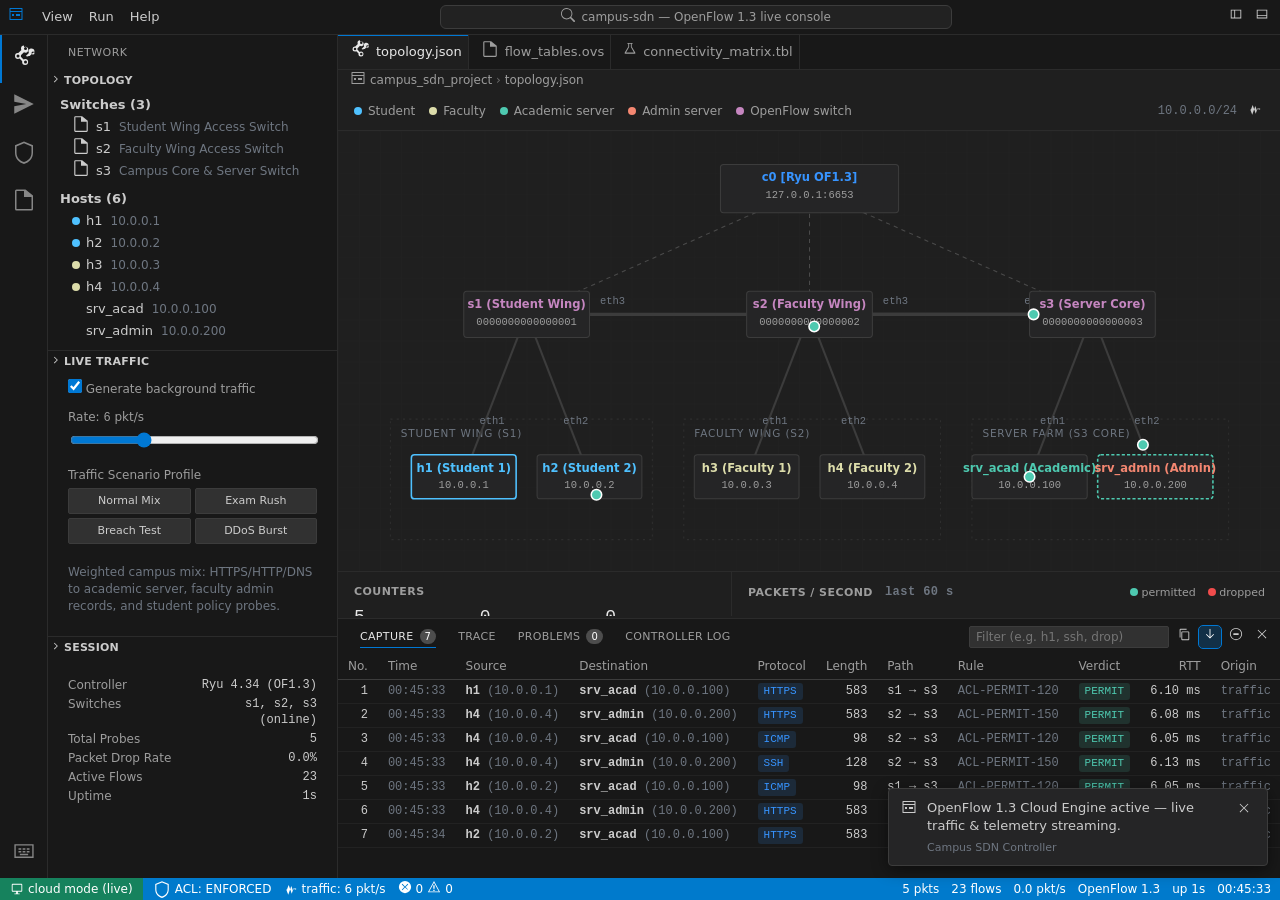
==== commit 05458a9e: "feat(cloud): add real-time OpenFlow 1.3 in-browser SDN simulator and fix Vercel serverless API routi" ====
--- a/index.html
+++ b/index.html
@@ -295,6 +295,9 @@
               <p class="muted">This console needs the local server for live data. From the project folder run:</p>
               <p><code>python server.py</code></p>
               <p class="muted">then open <code>http://127.0.0.1:8080</code>. Retrying automatically…</p>
+              <p style="margin-top: 14px;">
+                <button class="btn" onclick="startCloudSDNEngine()">Launch Cloud Live Simulator</button>
+              </p>
             </div>
           </div>
         </div>
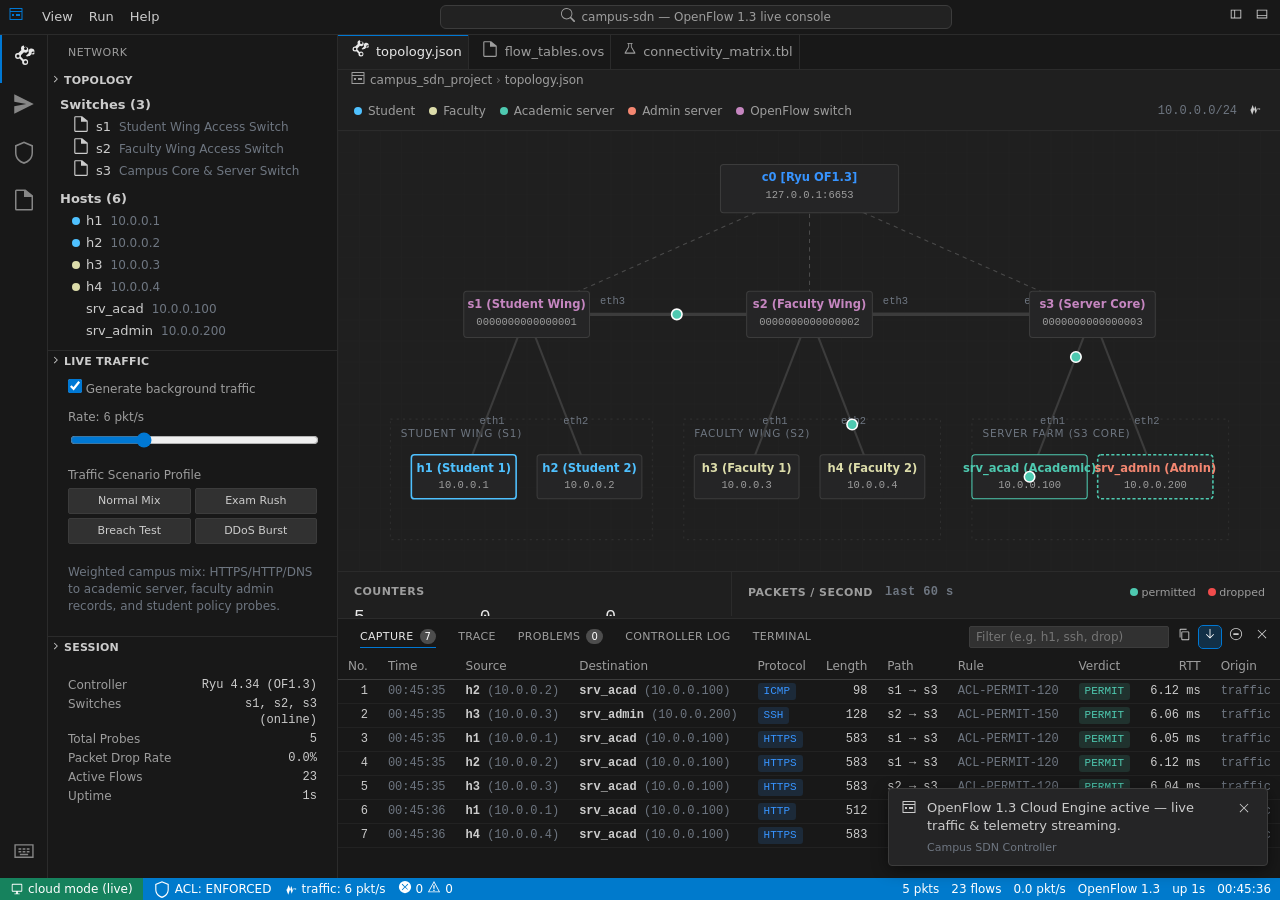
==== commit 30b10d5a: "feat(terminal): add interactive Mininet OpenFlow 1.3 terminal to SDN console" ====
--- a/index.html
+++ b/index.html
@@ -310,6 +310,7 @@
           <button class="panel-tab" data-ptab="trace">Trace</button>
           <button class="panel-tab" data-ptab="problems">Problems <span class="count" id="probCount">0</span></button>
           <button class="panel-tab" data-ptab="log">Controller Log</button>
+          <button class="panel-tab" data-ptab="terminal">Terminal</button>
           <div class="tools">
             <input type="text" class="filter" id="capFilter" placeholder="Filter (e.g. h1, ssh, drop)" />
             <button class="icon-btn" id="btnExportCsv" title="Export CSV Capture"><i data-icon="copy"></i></button>
@@ -331,6 +332,15 @@
           <div class="panel-view" data-pview="trace"><div class="trace" id="trace"><div class="empty">Select a packet in Capture to see its hop-by-hop pipeline trace.</div></div></div>
           <div class="panel-view" data-pview="problems"><div id="problems"><div class="empty">No policy violations detected.</div></div></div>
           <div class="panel-view" data-pview="log"><div class="log" id="log"></div></div>
+          <div class="panel-view" data-pview="terminal">
+            <div class="terminal-container" id="termContainer">
+              <div class="term-output" id="termOutput"></div>
+              <div class="term-input-row">
+                <span class="term-prompt">mininet-sdn&gt;</span>
+                <input type="text" class="term-input" id="termInput" placeholder="Type 'help' for commands (pingall, ping h1 srv1, dump-flows s1, etc.)" autocomplete="off" spellcheck="false" />
+              </div>
+            </div>
+          </div>
         </div>
       </section>
     </div>
--- a/style.css
+++ b/style.css
@@ -379,6 +379,83 @@
 .problem .loc { color: var(--fg-dim); font-size: 12px; }
 .problem .n { margin-left: auto; font-family: var(--font-mono); color: var(--fg-muted); font-size: 12px; }
 
+/* ---------------------------------------------------------------- terminal */
+.terminal-container {
+  display: flex;
+  flex-direction: column;
+  height: 100%;
+  background: #141414;
+  font-family: var(--font-mono);
+  font-size: 12px;
+  line-height: 18px;
+  color: #cccccc;
+  box-sizing: border-box;
+}
+.term-output {
+  flex: 1;
+  overflow-y: auto;
+  padding: 10px 14px;
+  white-space: pre-wrap;
+  word-break: break-word;
+}
+.term-input-row {
+  display: flex;
+  align-items: center;
+  padding: 6px 14px;
+  background: #181818;
+  border-top: 1px solid #282828;
+  gap: 8px;
+  flex: none;
+}
+.term-prompt {
+  color: #00d26a;
+  font-weight: 600;
+  user-select: none;
+  font-family: var(--font-mono);
+  font-size: 12px;
+}
+.term-input {
+  flex: 1;
+  background: transparent !important;
+  border: none !important;
+  outline: none !important;
+  box-shadow: none !important;
+  color: #f1f1f1 !important;
+  font-family: var(--font-mono) !important;
+  font-size: 12px !important;
+  padding: 0 !important;
+  height: 22px !important;
+}
+.term-input::placeholder {
+  color: #555555;
+  font-style: italic;
+}
+.term-line {
+  margin: 1px 0;
+}
+.term-cmd { color: #4fc1ff; font-weight: 600; }
+.term-cyan { color: #4fc1ff; }
+.term-green { color: #73c991; }
+.term-yellow { color: #cca700; }
+.term-red { color: #f14c4c; }
+.term-dim { color: #707070; }
+.term-bold { font-weight: bold; }
+.term-table {
+  border-collapse: collapse;
+  margin: 6px 0;
+  font-family: var(--font-mono);
+  font-size: 11px;
+}
+.term-table th, .term-table td {
+  border: 1px solid #333;
+  padding: 2px 8px;
+  text-align: left;
+}
+.term-table th {
+  background: #222;
+  color: #e0e0e0;
+}
+
 /* ---------------------------------------------------------------- status bar */
 .statusbar {
   background: var(--status); color: #fff; display: flex; align-items: center; font-size: 12px; user-select: none;
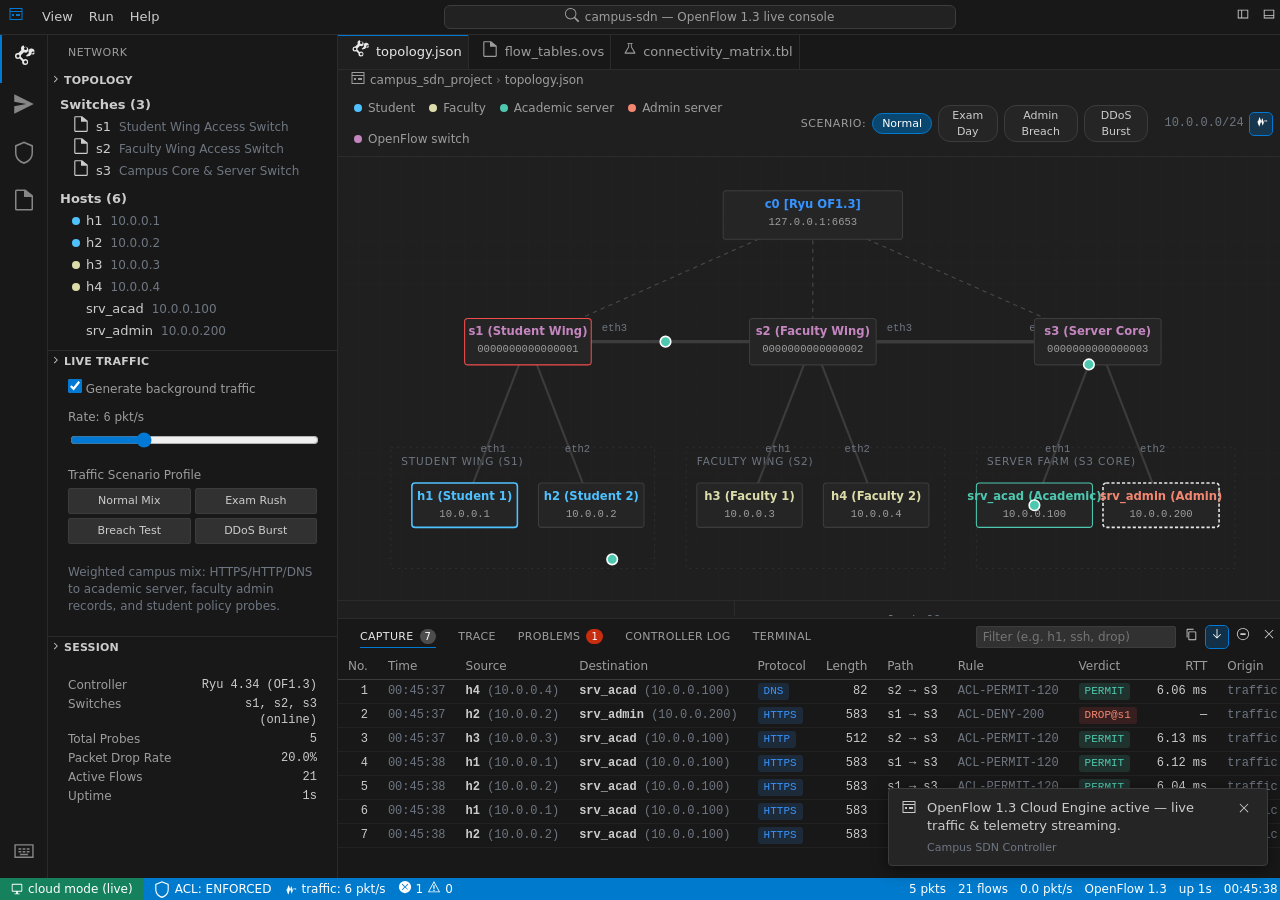
==== commit 9110eed9: "feat(ui): add Wireshark byte dissection, interactive node inspector, scenario toolbar chips, and HOW" ====
--- a/index.html
+++ b/index.html
@@ -213,12 +213,29 @@
                     <span><span class="dot" style="background:var(--srv-admin)"></span>Admin server</span>
                     <span><span class="dot" style="background:var(--switch)"></span>OpenFlow switch</span>
                   </div>
+                  <div class="scenario-bar" id="topoScenarioBar">
+                    <span class="scen-label">Scenario:</span>
+                    <button class="scen-chip active" data-preset="normal">Normal</button>
+                    <button class="scen-chip" data-preset="exam">Exam Day</button>
+                    <button class="scen-chip" data-preset="breach">Admin Breach</button>
+                    <button class="scen-chip" data-preset="burst">DDoS Burst</button>
+                  </div>
                   <div class="right">
                     <span class="mono dim">10.0.0.0/24</span>
-                    <button class="icon-btn" id="animToggle" title="Toggle packet animation"><i data-icon="pulse"></i></button>
-                  </div>
-                </div>
-                <svg id="topo" viewBox="0 0 900 420" preserveAspectRatio="xMidYMid meet"></svg>
+                    <button class="icon-btn on" id="animToggle" title="Toggle packet animation"><i data-icon="pulse"></i></button>
+                  </div>
+                </div>
+                <div class="topo-container-rel">
+                  <svg id="topo" viewBox="0 0 900 420" preserveAspectRatio="xMidYMid meet"></svg>
+                  <div class="node-popover hidden" id="nodePopover">
+                    <div class="popover-head">
+                      <span class="popover-title" id="popNodeTitle">Node Details</span>
+                      <button class="icon-btn close" id="popNodeClose"><i data-icon="close"></i></button>
+                    </div>
+                    <div class="popover-body" id="popNodeBody"></div>
+                    <div class="popover-actions" id="popNodeActions"></div>
+                  </div>
+                </div>
               </div>
               <div class="overview">
                 <div>
--- a/style.css
+++ b/style.css
@@ -233,6 +233,37 @@
 .topo-toolbar .legend { display: flex; gap: 14px; flex-wrap: wrap; }
 .topo-toolbar .legend span { display: inline-flex; align-items: center; gap: 6px; }
 .topo-toolbar .right { margin-left: auto; display: flex; gap: 6px; align-items: center; }
+
+/* Scenario Chips Bar */
+.scenario-bar { display: flex; align-items: center; gap: 6px; margin-left: 4px; }
+.scen-label { font-size: 11px; text-transform: uppercase; letter-spacing: .05em; color: var(--fg-muted); }
+.scen-chip {
+  background: #252526; border: 1px solid #3c3c3c; color: var(--fg); border-radius: 12px;
+  padding: 2px 9px; font-size: 11px; cursor: pointer; transition: all .15s ease;
+}
+.scen-chip:hover { background: #333334; color: var(--fg-strong); border-color: #555; }
+.scen-chip.active { background: #094771; color: #fff; border-color: #007acc; font-weight: 500; }
+
+.topo-container-rel { position: relative; width: 100%; }
+.node-popover {
+  position: absolute; bottom: 16px; left: 20px; width: 300px;
+  background: #1e1e1e; border: 1px solid #3f3f46; border-radius: 6px;
+  box-shadow: 0 8px 24px rgba(0,0,0,0.6); z-index: 10; font-size: 12px; padding: 10px 12px;
+}
+.node-popover.hidden { display: none; }
+.popover-head {
+  display: flex; align-items: center; justify-content: space-between;
+  margin-bottom: 8px; border-bottom: 1px solid #2d2d30; padding-bottom: 6px;
+}
+.popover-title { font-weight: 600; color: var(--fg-strong); }
+.popover-body {
+  display: grid; grid-template-columns: auto 1fr; gap: 4px 10px;
+  font-family: var(--font-mono); font-size: 11px; color: var(--fg); margin-bottom: 10px;
+}
+.popover-body .lbl { color: var(--fg-muted); }
+.popover-actions { display: flex; gap: 6px; flex-wrap: wrap; }
+.popover-actions .btn { padding: 2px 8px; font-size: 11px; height: 22px; }
+
 #topo { display: block; width: 100%; max-height: 62vh; min-height: 300px; }
 #topo text { font-family: var(--font-ui); }
 #topo .mono-t { font-family: var(--font-mono); }
@@ -244,7 +275,7 @@
 #topo .ctrl.active { stroke: var(--info); animation: dash .6s linear infinite; }
 @keyframes dash { to { stroke-dashoffset: -16; } }
 #topo .node rect.box { fill: #252526; stroke: #3c3c3c; stroke-width: 1; transition: stroke .2s; }
-#topo .node:hover rect.box { stroke: #6b6b6b; }
+#topo .node:hover rect.box { stroke: #6b6b6b; fill: #2a2a2b; }
 #topo .node.sel-src rect.box { stroke: var(--student); stroke-width: 1.5; }
 #topo .node.sel-dst rect.box { stroke: var(--fg-strong); stroke-width: 1.5; stroke-dasharray: 3 2; }
 #topo .node.flash-ok rect.box { stroke: var(--ok-strong); }
@@ -374,6 +405,17 @@
 .trace .reason { color: var(--fg-muted); margin: 0 0 10px; }
 .trace .grid-table { margin-bottom: 12px; }
 .trace .sub { font-size: 11px; text-transform: uppercase; letter-spacing: .04em; color: var(--fg-muted); margin: 6px 0 4px; }
+.wireshark-wrap { margin-top: 14px; border: 1px solid #333; border-radius: 4px; background: #111; overflow: hidden; }
+.wireshark-head { background: #1c1c1e; padding: 4px 10px; font-size: 11px; font-weight: 600; color: var(--fg-muted); border-bottom: 1px solid #2d2d30; display: flex; justify-content: space-between; }
+.hex-dump { padding: 8px 10px; font-family: var(--font-mono); font-size: 11px; line-height: 17px; color: #9cdcfe; overflow-x: auto; white-space: pre; margin: 0; }
+.hex-dump .off { color: #569cd6; }
+.hex-dump .bytes { color: #dcdcaa; }
+.hex-dump .ascii { color: #ce9178; }
+.proto-tree { margin: 10px 0; border: 1px solid #282828; border-radius: 3px; font-family: var(--font-mono); font-size: 11px; }
+.proto-layer { padding: 4px 8px; border-bottom: 1px solid #222; background: #181818; color: #e1e1e1; }
+.proto-layer:last-child { border-bottom: none; }
+.proto-layer .layer-title { color: #4fc1ff; font-weight: 600; margin-right: 6px; }
+
 .problem { display: flex; gap: 8px; align-items: center; padding: 2px 12px; height: 22px; cursor: pointer; font-size: 13px; }
 .problem:hover { background: var(--bg-hover); }
 .problem .loc { color: var(--fg-dim); font-size: 12px; }
